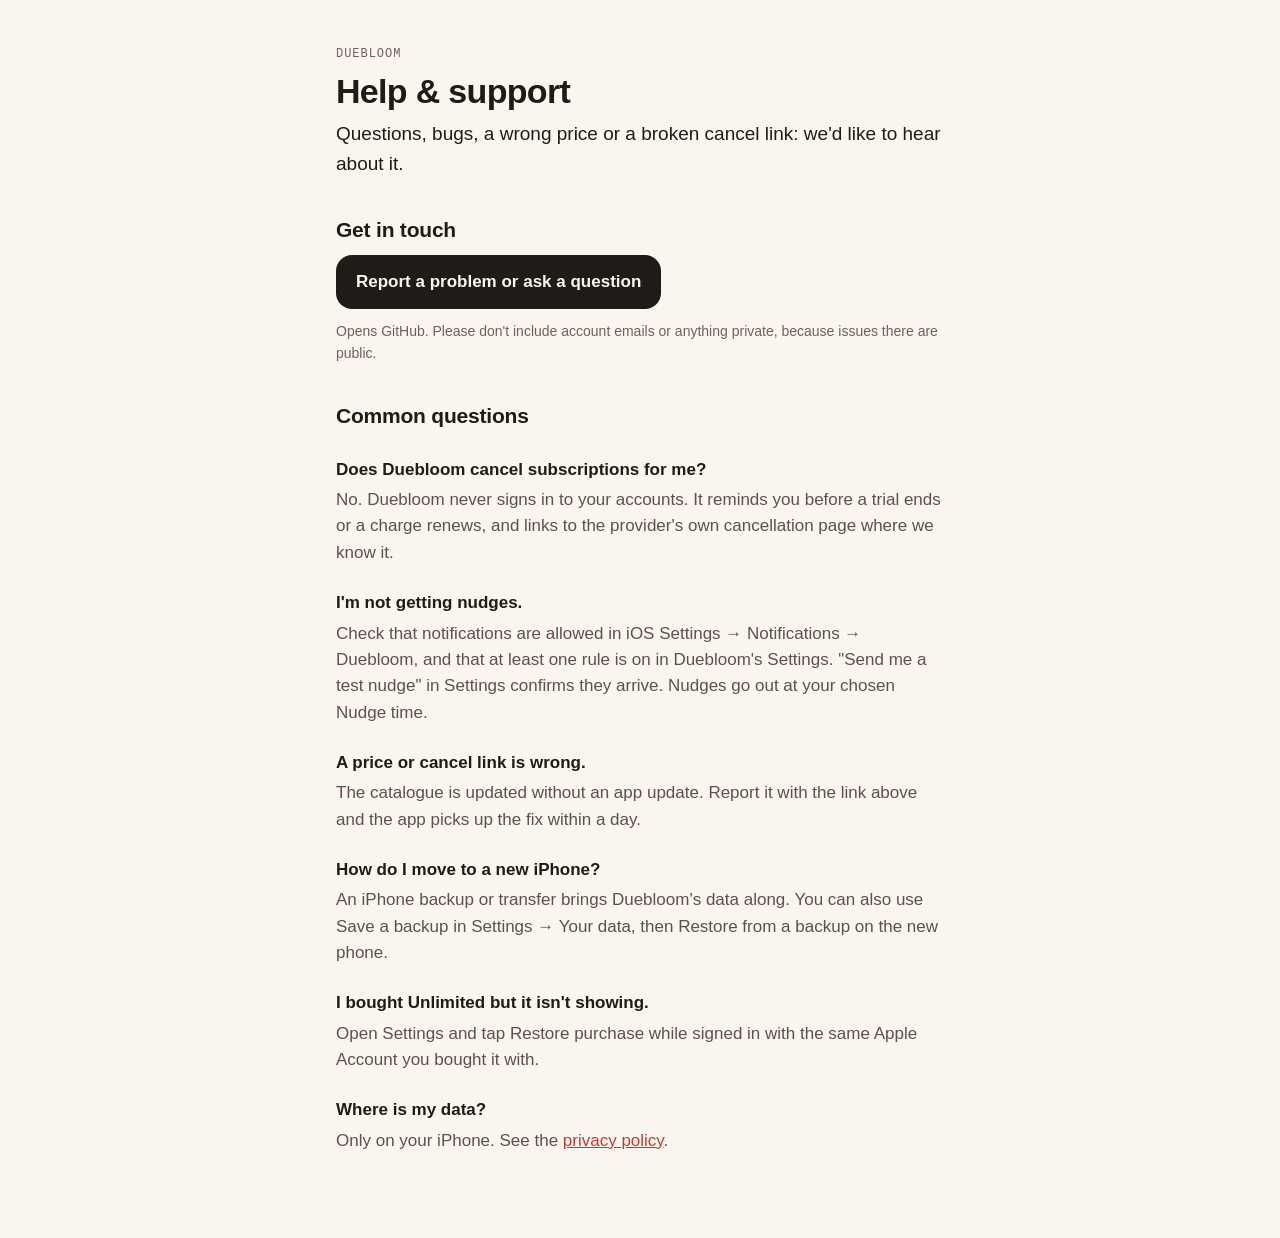
==== docs/support/index.html @ 4541788f "feat(pages): add the app's privacy policy and support pages Co-Authored-By: Claude Opus 5.5 <noreply" ====
<!doctype html>
<html lang="en">
<head>
<meta charset="utf-8">
<meta name="viewport" content="width=device-width, initial-scale=1">
<title>Duebloom Support</title>
<meta name="description" content="Help with the Duebloom iOS app.">
<link rel="stylesheet" href="../site.css">
</head>
<body>
<main>
  <p class="eyebrow">Duebloom</p>
  <h1>Help &amp; support</h1>
  <p class="lead">Questions, bugs, a wrong price or a broken cancel link: we'd like to hear about it.</p>

  <h2>Get in touch</h2>
  <p><a class="button" href="https://github.com/ensamvarg360/duebloom-catalogue/issues/new">Report a problem or ask a question</a></p>
  <p class="note">Opens GitHub. Please don't include account emails or anything private, because issues there are public.</p>

  <h2>Common questions</h2>

  <h3>Does Duebloom cancel subscriptions for me?</h3>
  <p>No. Duebloom never signs in to your accounts. It reminds you before a trial ends or a charge renews, and links to the provider's own cancellation page where we know it.</p>

  <h3>I'm not getting nudges.</h3>
  <p>Check that notifications are allowed in iOS Settings → Notifications → Duebloom, and that at least one rule is on in Duebloom's Settings. "Send me a test nudge" in Settings confirms they arrive. Nudges go out at your chosen Nudge time.</p>

  <h3>A price or cancel link is wrong.</h3>
  <p>The catalogue is updated without an app update. Report it with the link above and the app picks up the fix within a day.</p>

  <h3>How do I move to a new iPhone?</h3>
  <p>An iPhone backup or transfer brings Duebloom's data along. You can also use Save a backup in Settings → Your data, then Restore from a backup on the new phone.</p>

  <h3>I bought Unlimited but it isn't showing.</h3>
  <p>Open Settings and tap Restore purchase while signed in with the same Apple Account you bought it with.</p>

  <h3>Where is my data?</h3>
  <p>Only on your iPhone. See the <a href="../privacy/">privacy policy</a>.</p>
</main>
</body>
</html>
---- docs/site.css ----
:root {
  --bg: #faf6ef;
  --surface: #ffffff;
  --ink: #1f1b16;
  --text-2: #5a5348;
  --text-3: #6b6357;
  --border: #e4dccf;
  --coral: #b53f36;
  color-scheme: light dark;
}
@media (prefers-color-scheme: dark) {
  :root {
    --bg: #16130f;
    --surface: #221e19;
    --ink: #f3ede3;
    --text-2: #c9c0b2;
    --text-3: #a59d90;
    --border: #3a342c;
    --coral: #ff8a80;
  }
}
* { box-sizing: border-box; }
body {
  margin: 0;
  background: var(--bg);
  color: var(--ink);
  font: 17px/1.55 -apple-system, BlinkMacSystemFont, "Segoe UI", sans-serif;
}
main { max-width: 640px; margin: 0 auto; padding: 48px 16px 72px; }
.eyebrow { font: 500 12px/1 ui-monospace, "SF Mono", monospace; letter-spacing: .08em; text-transform: uppercase; color: var(--text-3); margin: 0 0 12px; }
h1 { font-size: 34px; line-height: 1.15; letter-spacing: -.02em; margin: 0 0 8px; }
h2 { font-size: 21px; letter-spacing: -.01em; margin: 36px 0 8px; }
h3 { font-size: 17px; margin: 24px 0 4px; }
p, li { color: var(--text-2); }
p { margin: 0 0 12px; }
ul { padding-left: 20px; }
li { margin-bottom: 10px; }
strong { color: var(--ink); }
.meta { color: var(--text-3); font-size: 14px; }
.lead { font-size: 19px; color: var(--ink); }
.note { font-size: 14px; color: var(--text-3); }
a { color: var(--coral); }
code { font: 15px ui-monospace, "SF Mono", monospace; }
.button {
  display: inline-block; padding: 14px 20px; border-radius: 16px;
  background: var(--ink); color: var(--bg); text-decoration: none; font-weight: 600;
}
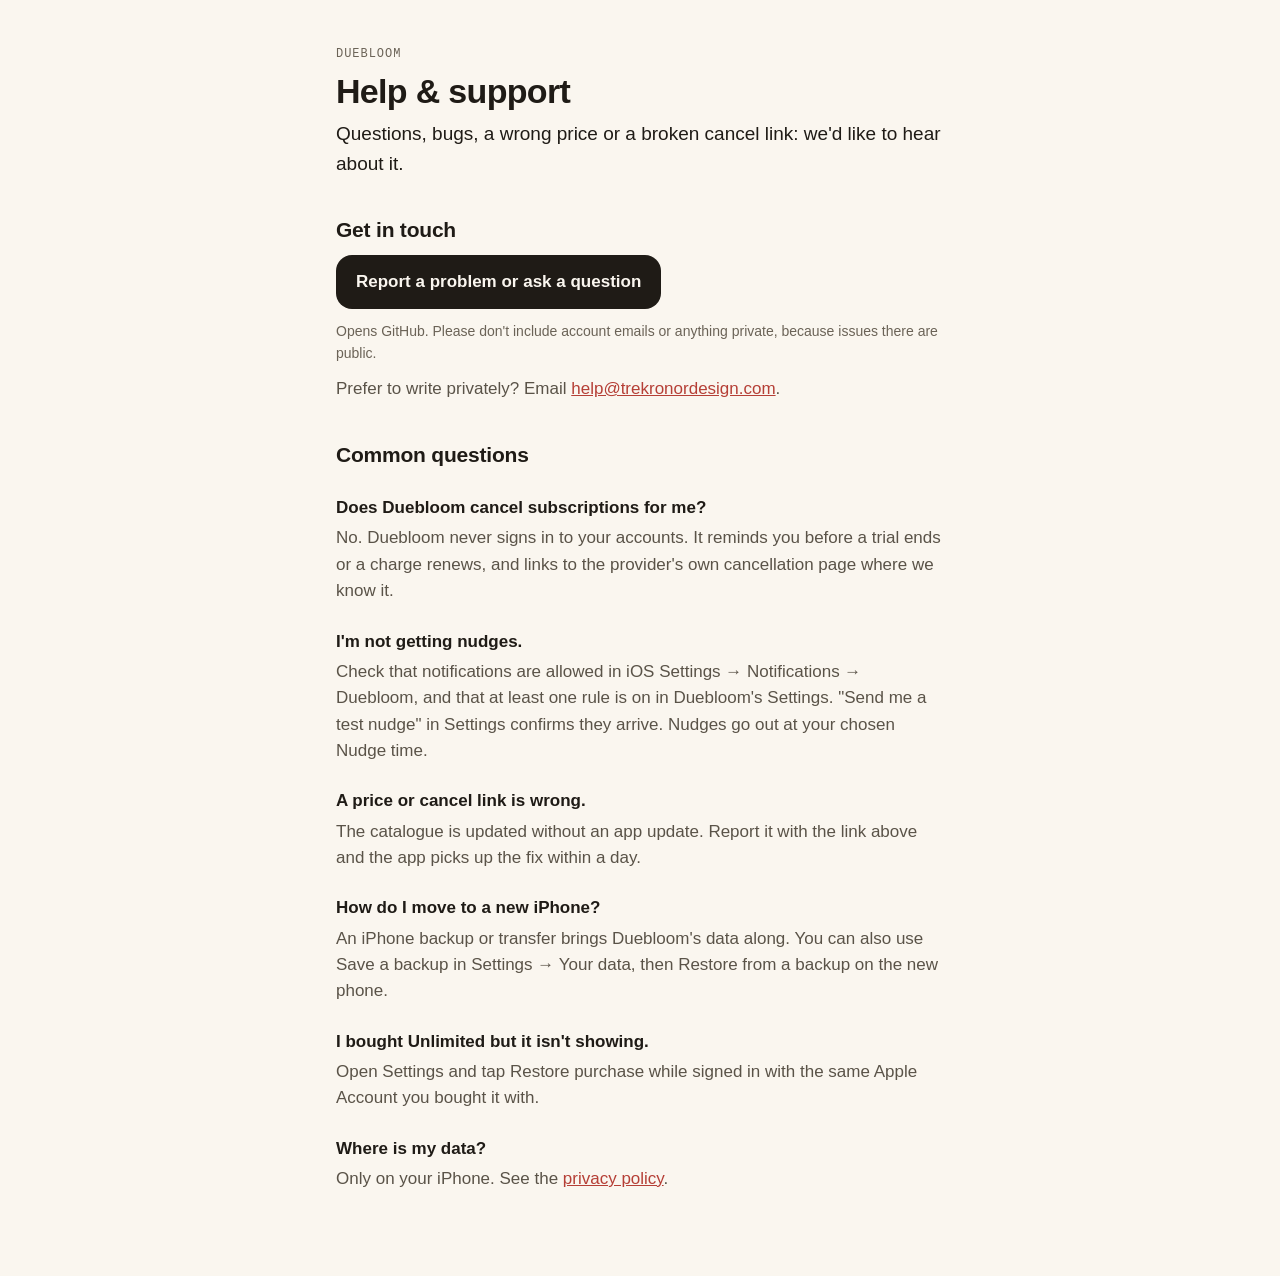
==== commit 4f8e6b39: "feat(pages): add a private email option to the support page Co-Authored-By: Claude Opus 5.5 <noreply" ====
--- a/docs/support/index.html
+++ b/docs/support/index.html
@@ -16,6 +16,7 @@
   <h2>Get in touch</h2>
   <p><a class="button" href="https://github.com/ensamvarg360/duebloom-catalogue/issues/new">Report a problem or ask a question</a></p>
   <p class="note">Opens GitHub. Please don't include account emails or anything private, because issues there are public.</p>
+  <p>Prefer to write privately? Email <a href="mailto:help@trekronordesign.com">help@trekronordesign.com</a>.</p>
 
   <h2>Common questions</h2>
 
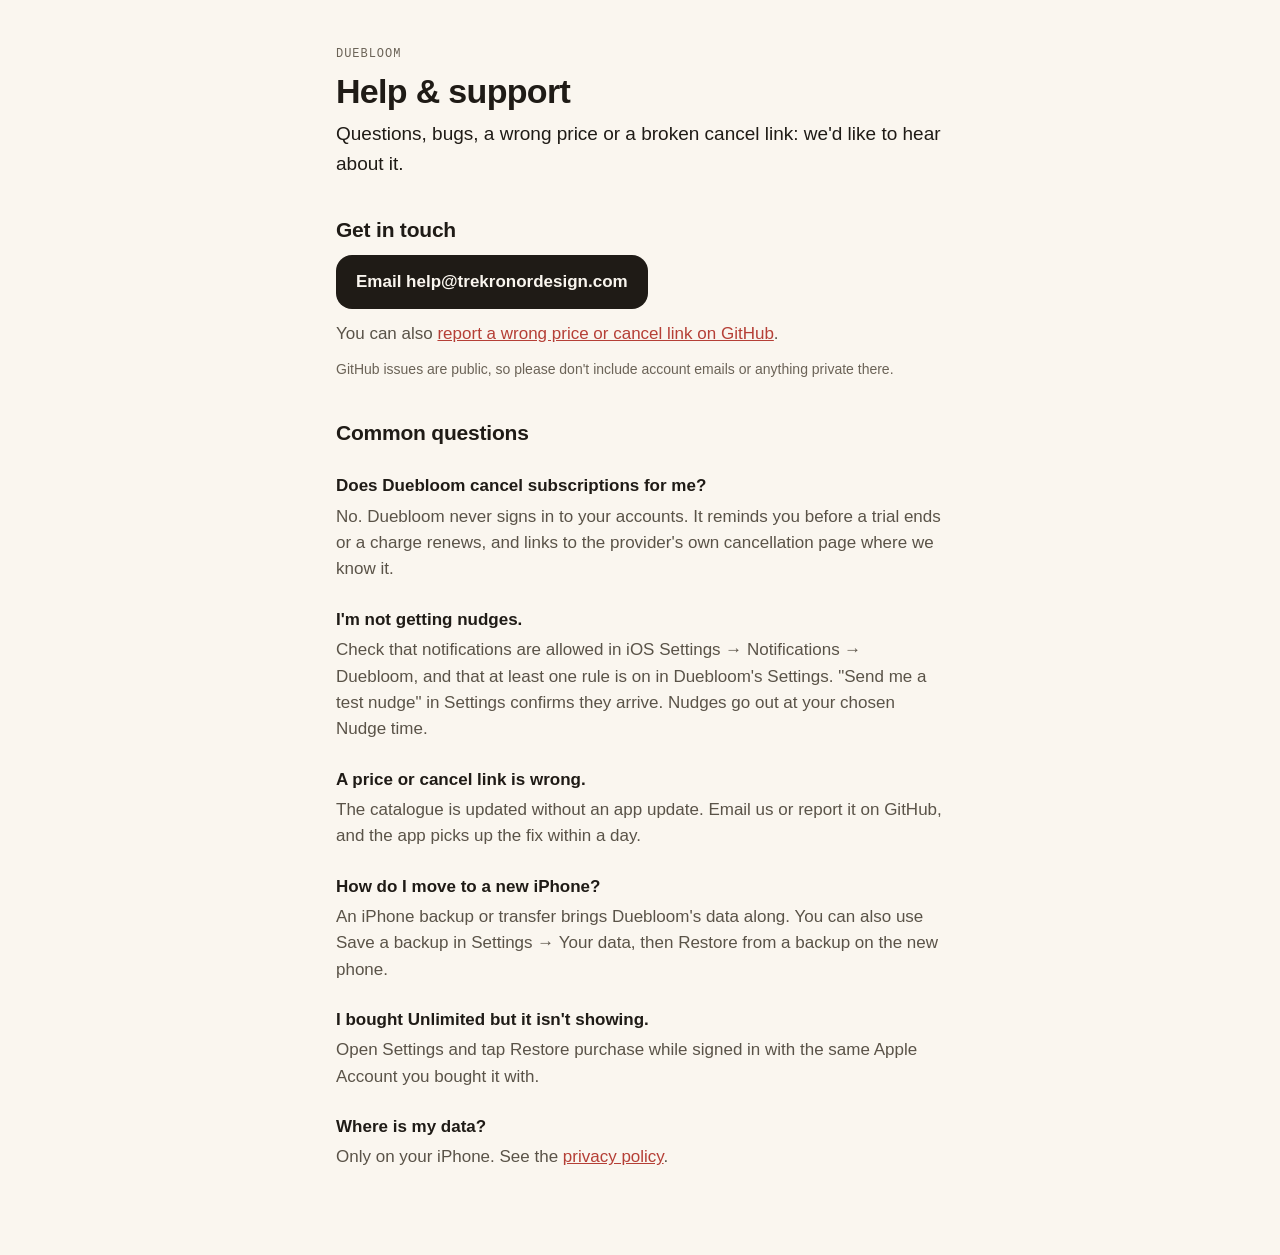
==== commit 010db01a: "feat(pages): make email the main support contact Co-Authored-By: Claude Opus 5.5 <noreply@anthropic." ====
--- a/docs/support/index.html
+++ b/docs/support/index.html
@@ -14,9 +14,9 @@
   <p class="lead">Questions, bugs, a wrong price or a broken cancel link: we'd like to hear about it.</p>
 
   <h2>Get in touch</h2>
-  <p><a class="button" href="https://github.com/ensamvarg360/duebloom-catalogue/issues/new">Report a problem or ask a question</a></p>
-  <p class="note">Opens GitHub. Please don't include account emails or anything private, because issues there are public.</p>
-  <p>Prefer to write privately? Email <a href="mailto:help@trekronordesign.com">help@trekronordesign.com</a>.</p>
+  <p><a class="button" href="mailto:help@trekronordesign.com">Email help@trekronordesign.com</a></p>
+  <p>You can also <a href="https://github.com/ensamvarg360/duebloom-catalogue/issues/new">report a wrong price or cancel link on GitHub</a>.</p>
+  <p class="note">GitHub issues are public, so please don't include account emails or anything private there.</p>
 
   <h2>Common questions</h2>
 
@@ -27,7 +27,7 @@
   <p>Check that notifications are allowed in iOS Settings → Notifications → Duebloom, and that at least one rule is on in Duebloom's Settings. "Send me a test nudge" in Settings confirms they arrive. Nudges go out at your chosen Nudge time.</p>
 
   <h3>A price or cancel link is wrong.</h3>
-  <p>The catalogue is updated without an app update. Report it with the link above and the app picks up the fix within a day.</p>
+  <p>The catalogue is updated without an app update. Email us or report it on GitHub, and the app picks up the fix within a day.</p>
 
   <h3>How do I move to a new iPhone?</h3>
   <p>An iPhone backup or transfer brings Duebloom's data along. You can also use Save a backup in Settings → Your data, then Restore from a backup on the new phone.</p>
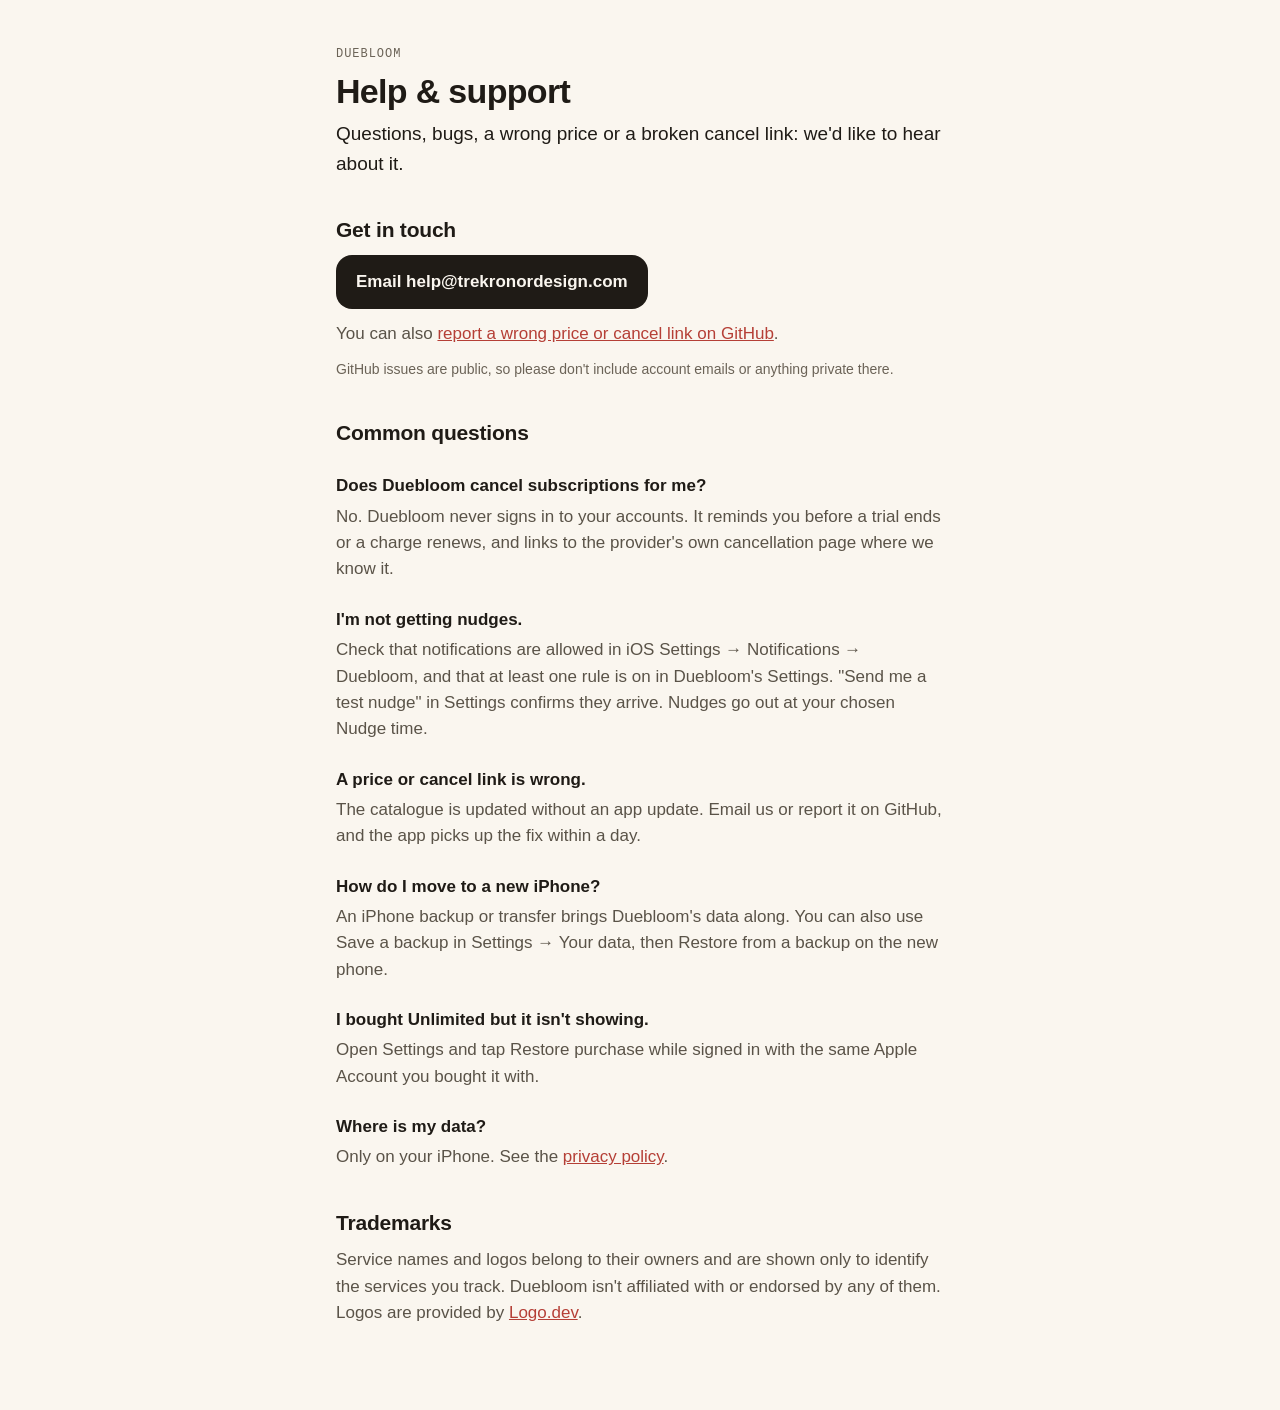
==== commit 264c7b58: "docs(support): add a trademark notice Co-Authored-By: Claude Opus 5.5 <noreply@anthropic.com>" ====
--- a/docs/support/index.html
+++ b/docs/support/index.html
@@ -37,6 +37,9 @@
 
   <h3>Where is my data?</h3>
   <p>Only on your iPhone. See the <a href="../privacy/">privacy policy</a>.</p>
+
+  <h2>Trademarks</h2>
+  <p>Service names and logos belong to their owners and are shown only to identify the services you track. Duebloom isn&#39;t affiliated with or endorsed by any of them. Logos are provided by <a href="https://logo.dev">Logo.dev</a>.</p>
 </main>
 </body>
 </html>
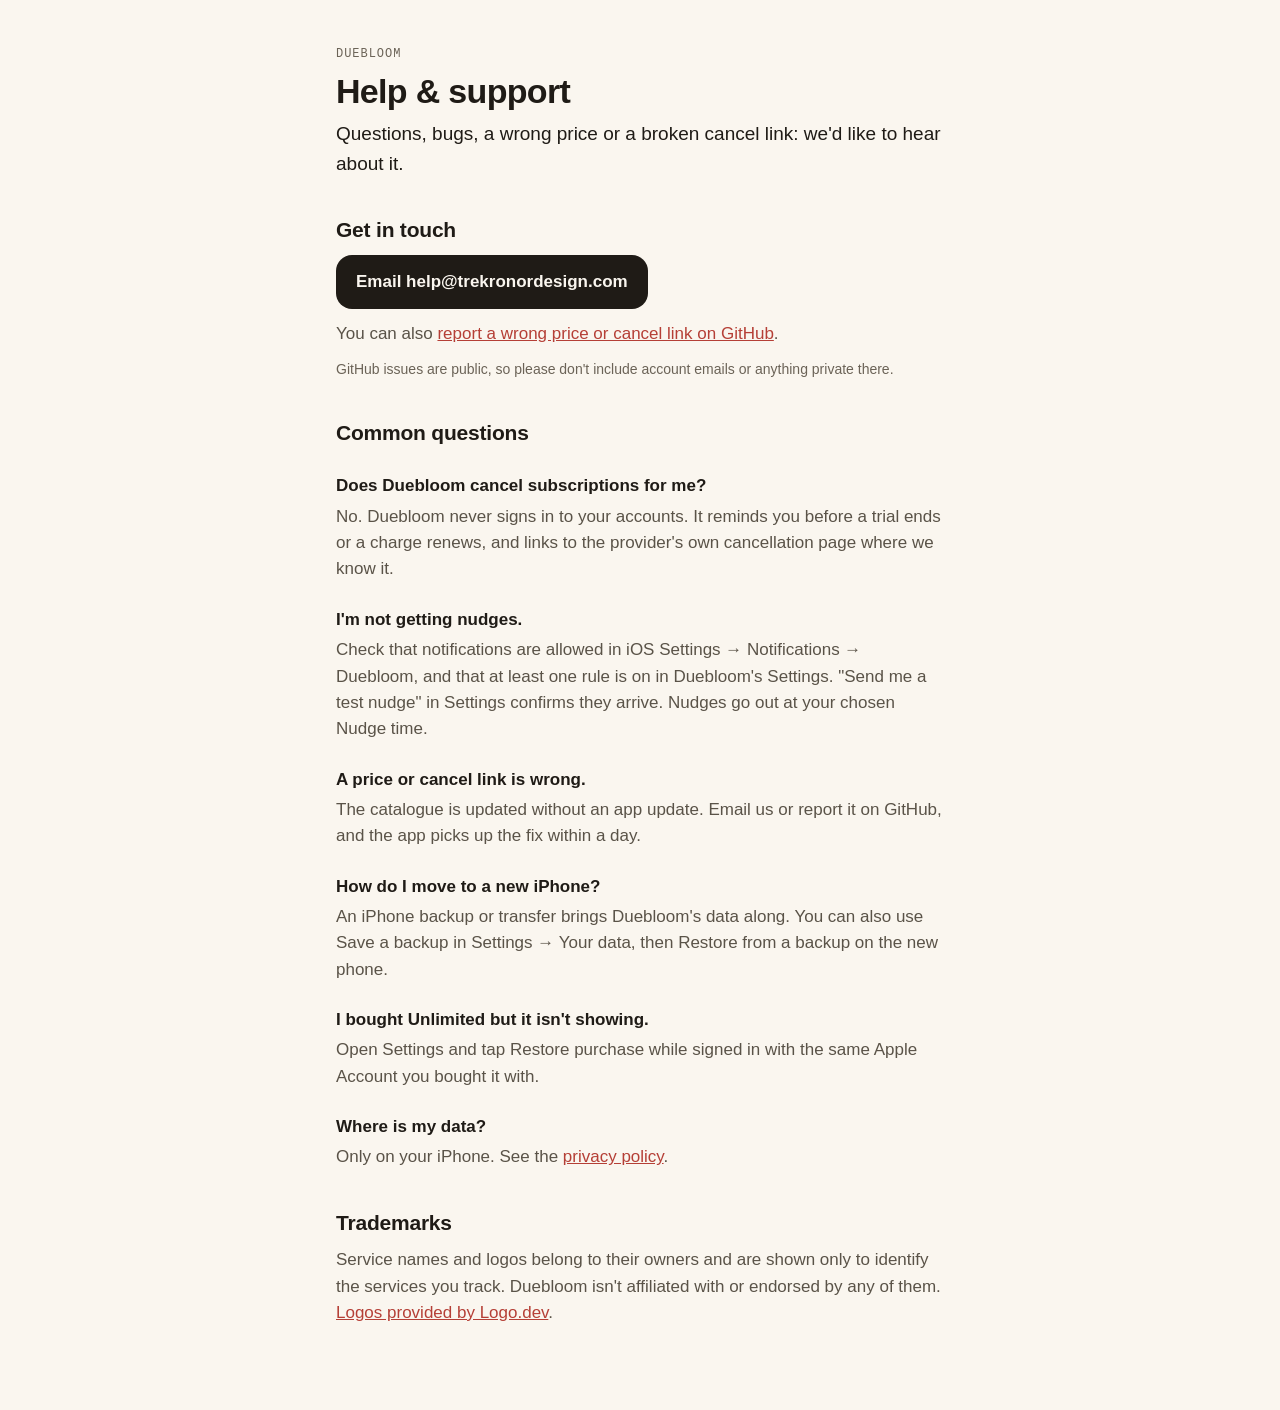
==== commit add67f2f: "docs: say Logo.dev keeps request logs, and use its attribution wording Co-Authored-By: Claude Opus 5" ====
--- a/docs/support/index.html
+++ b/docs/support/index.html
@@ -39,7 +39,7 @@
   <p>Only on your iPhone. See the <a href="../privacy/">privacy policy</a>.</p>
 
   <h2>Trademarks</h2>
-  <p>Service names and logos belong to their owners and are shown only to identify the services you track. Duebloom isn&#39;t affiliated with or endorsed by any of them. Logos are provided by <a href="https://logo.dev">Logo.dev</a>.</p>
+  <p>Service names and logos belong to their owners and are shown only to identify the services you track. Duebloom isn&#39;t affiliated with or endorsed by any of them. <a href="https://logo.dev">Logos provided by Logo.dev</a>.</p>
 </main>
 </body>
 </html>
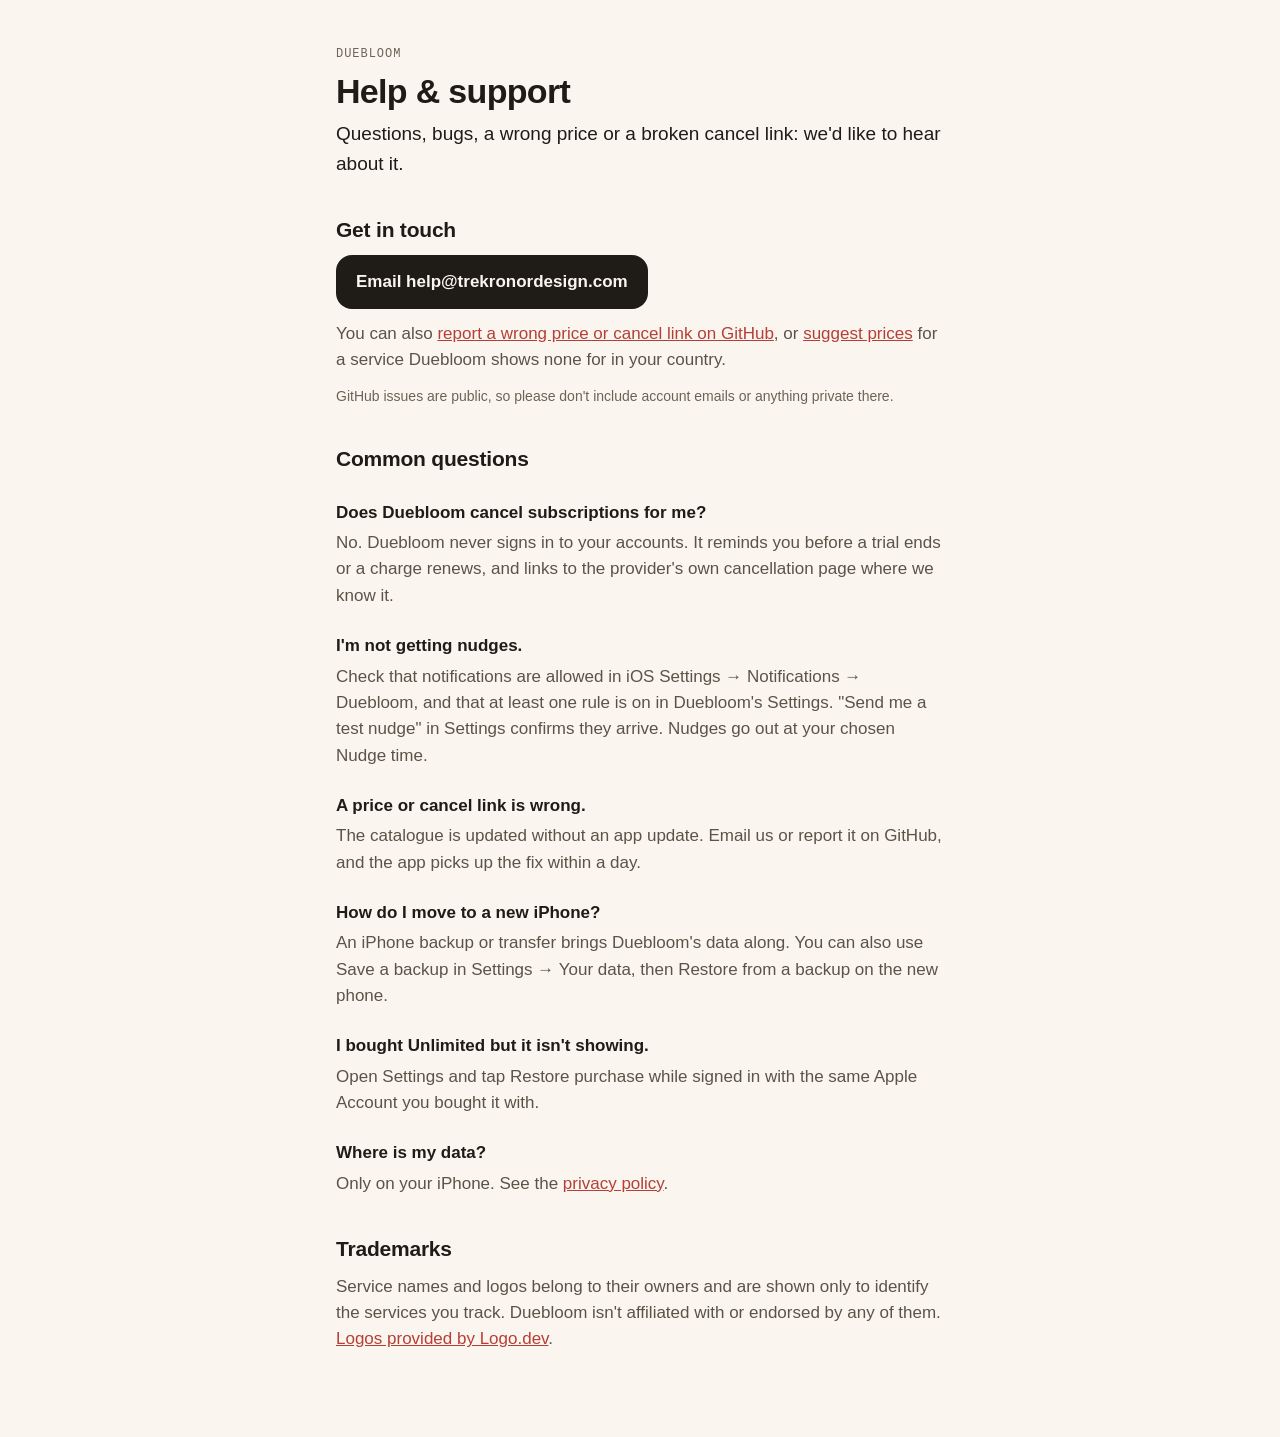
==== commit fb55ce6f: "Add a price suggestion issue form and link it from support Co-Authored-By: Claude Opus 5.5 <noreply@" ====
--- a/docs/support/index.html
+++ b/docs/support/index.html
@@ -15,7 +15,7 @@
 
   <h2>Get in touch</h2>
   <p><a class="button" href="mailto:help@trekronordesign.com">Email help@trekronordesign.com</a></p>
-  <p>You can also <a href="https://github.com/ensamvarg360/duebloom-catalogue/issues/new">report a wrong price or cancel link on GitHub</a>.</p>
+  <p>You can also <a href="https://github.com/ensamvarg360/duebloom-catalogue/issues/new">report a wrong price or cancel link on GitHub</a>, or <a href="https://github.com/ensamvarg360/duebloom-catalogue/issues/new?template=price.yml">suggest prices</a> for a service Duebloom shows none for in your country.</p>
   <p class="note">GitHub issues are public, so please don't include account emails or anything private there.</p>
 
   <h2>Common questions</h2>
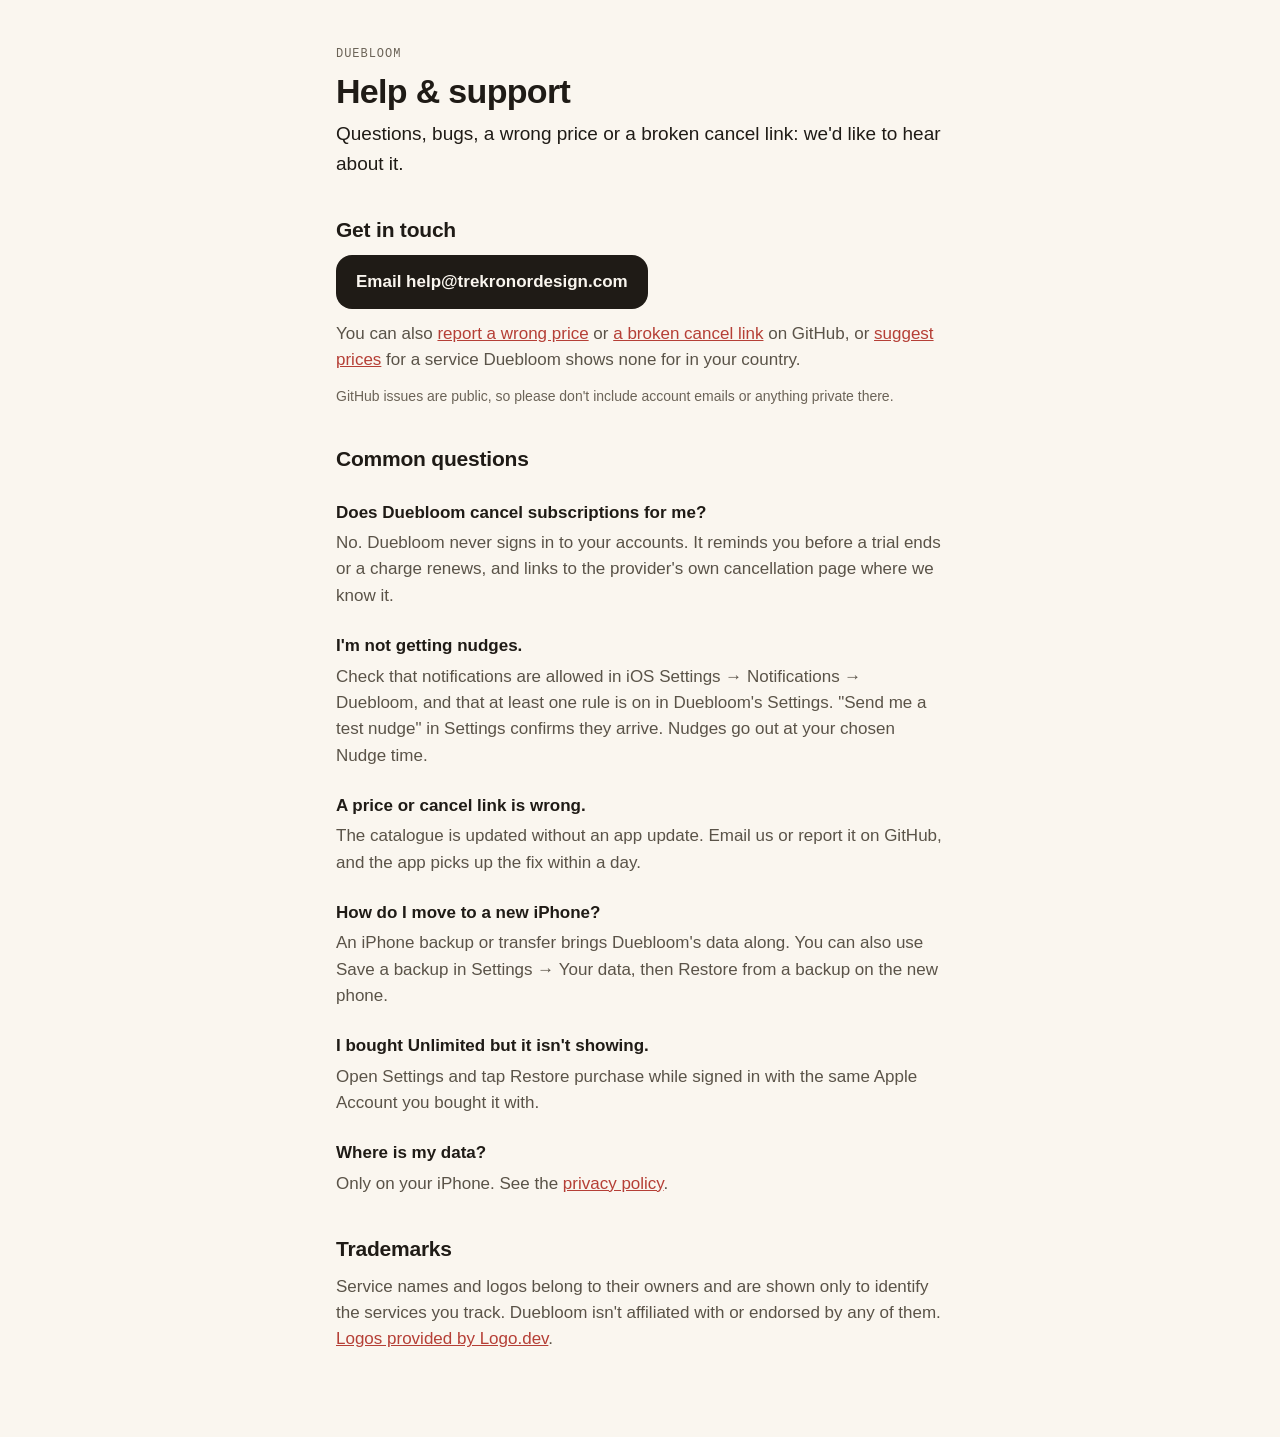
==== commit 951e9249: "Add a wrong-price issue form and link it from support Co-Authored-By: Claude Opus 5.5 <noreply@anthr" ====
--- a/docs/support/index.html
+++ b/docs/support/index.html
@@ -15,7 +15,7 @@
 
   <h2>Get in touch</h2>
   <p><a class="button" href="mailto:help@trekronordesign.com">Email help@trekronordesign.com</a></p>
-  <p>You can also <a href="https://github.com/ensamvarg360/duebloom-catalogue/issues/new">report a wrong price or cancel link on GitHub</a>, or <a href="https://github.com/ensamvarg360/duebloom-catalogue/issues/new?template=price.yml">suggest prices</a> for a service Duebloom shows none for in your country.</p>
+  <p>You can also <a href="https://github.com/ensamvarg360/duebloom-catalogue/issues/new?template=wrong-price.yml">report a wrong price</a> or <a href="https://github.com/ensamvarg360/duebloom-catalogue/issues/new">a broken cancel link</a> on GitHub, or <a href="https://github.com/ensamvarg360/duebloom-catalogue/issues/new?template=price.yml">suggest prices</a> for a service Duebloom shows none for in your country.</p>
   <p class="note">GitHub issues are public, so please don't include account emails or anything private there.</p>
 
   <h2>Common questions</h2>
